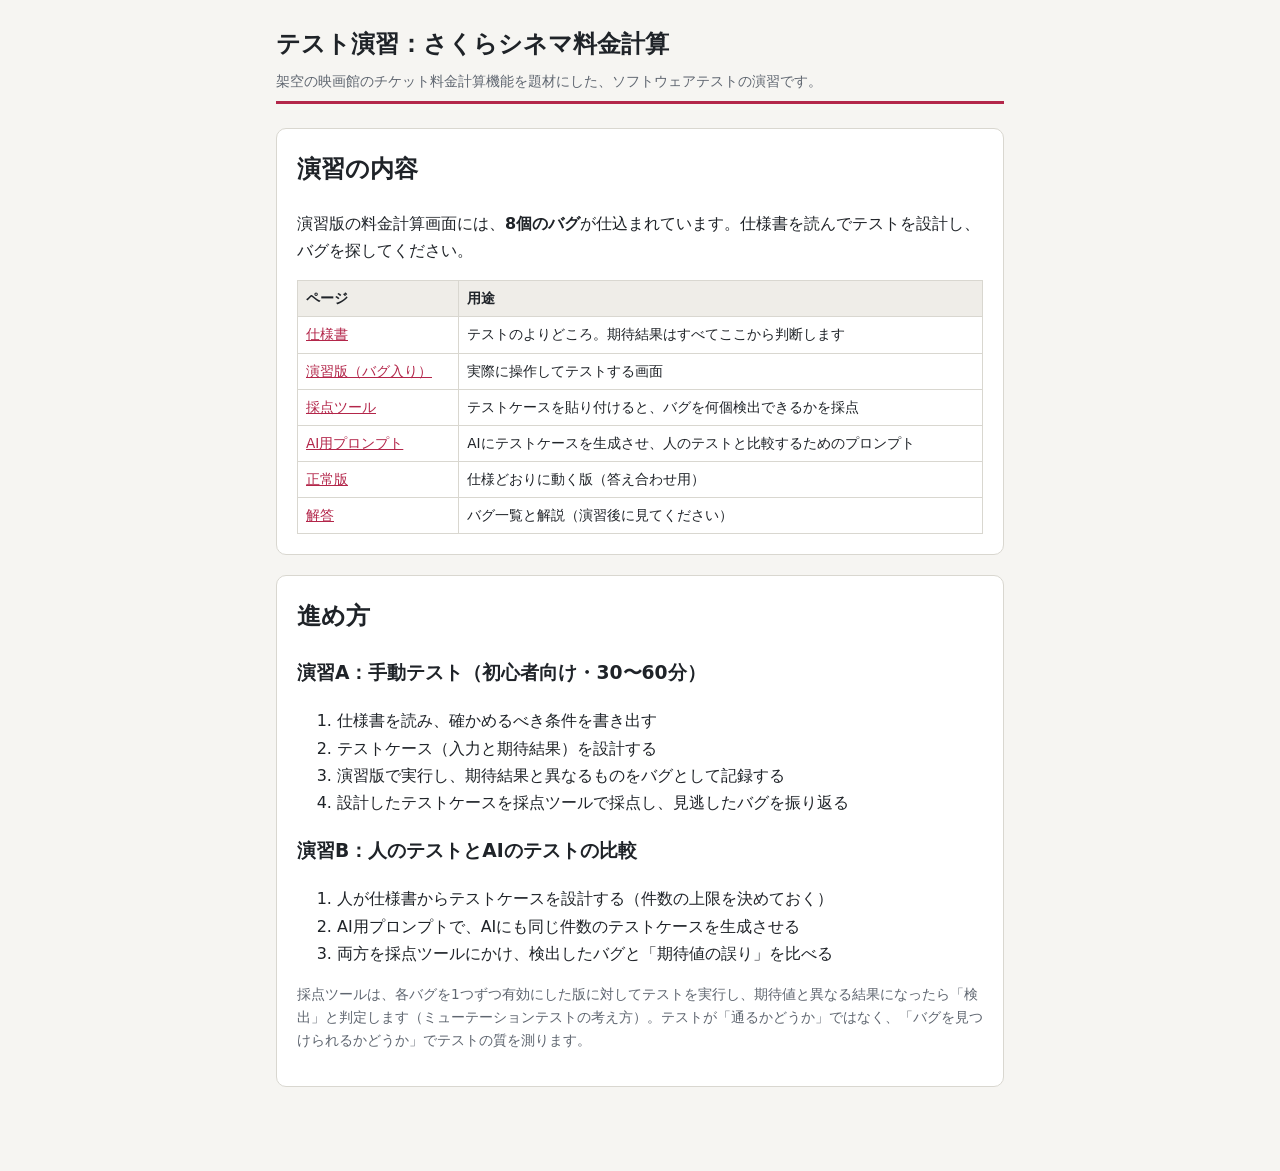
==== index.html @ 3668a2cc "Add files via upload" ====
<!doctype html>
<html lang="ja">
<head>
<meta charset="utf-8">
<meta name="viewport" content="width=device-width, initial-scale=1">
<title>テスト演習：さくらシネマ料金計算</title>
<link rel="stylesheet" href="assets/style.css">
</head>
<body>
<div class="wrap">
  <header class="site">
    <h1>テスト演習：さくらシネマ料金計算</h1>
    <p>架空の映画館のチケット料金計算機能を題材にした、ソフトウェアテストの演習です。</p>
  </header>

  <div class="card">
    <h2 style="margin-top:0">演習の内容</h2>
    <p>演習版の料金計算画面には、<strong>8個のバグ</strong>が仕込まれています。仕様書を読んでテストを設計し、バグを探してください。</p>
    <table>
      <tr><th>ページ</th><th>用途</th></tr>
      <tr><td><a href="docs/spec.html">仕様書</a></td><td>テストのよりどころ。期待結果はすべてここから判断します</td></tr>
      <tr><td><a href="app/index.html">演習版（バグ入り）</a></td><td>実際に操作してテストする画面</td></tr>
      <tr><td><a href="checker/index.html">採点ツール</a></td><td>テストケースを貼り付けると、バグを何個検出できるかを採点</td></tr>
      <tr><td><a href="docs/ai-prompt.html">AI用プロンプト</a></td><td>AIにテストケースを生成させ、人のテストと比較するためのプロンプト</td></tr>
      <tr><td><a href="correct/index.html">正常版</a></td><td>仕様どおりに動く版（答え合わせ用）</td></tr>
      <tr><td><a href="docs/answers.html">解答</a></td><td>バグ一覧と解説（演習後に見てください）</td></tr>
    </table>
  </div>

  <div class="card">
    <h2 style="margin-top:0">進め方</h2>
    <h3>演習A：手動テスト（初心者向け・30〜60分）</h3>
    <ol>
      <li>仕様書を読み、確かめるべき条件を書き出す</li>
      <li>テストケース（入力と期待結果）を設計する</li>
      <li>演習版で実行し、期待結果と異なるものをバグとして記録する</li>
      <li>設計したテストケースを採点ツールで採点し、見逃したバグを振り返る</li>
    </ol>
    <h3>演習B：人のテストとAIのテストの比較</h3>
    <ol>
      <li>人が仕様書からテストケースを設計する（件数の上限を決めておく）</li>
      <li>AI用プロンプトで、AIにも同じ件数のテストケースを生成させる</li>
      <li>両方を採点ツールにかけ、検出したバグと「期待値の誤り」を比べる</li>
    </ol>
    <p class="muted">採点ツールは、各バグを1つずつ有効にした版に対してテストを実行し、期待値と異なる結果になったら「検出」と判定します（ミューテーションテストの考え方）。テストが「通るかどうか」ではなく、「バグを見つけられるかどうか」でテストの質を測ります。</p>
  </div>
</div>
</body>
</html>
---- assets/style.css ----
:root {
  --bg: #f6f5f2;
  --surface: #ffffff;
  --text: #1f2328;
  --muted: #5f6670;
  --border: #d9d7d0;
  --accent: #b3264a;
  --accent-weak: #f6e3e8;
  --ok: #1d7a46;
  --ok-weak: #e3f3e9;
  --ng: #b42318;
  --ng-weak: #fdeceb;
}

* { box-sizing: border-box; }

body {
  margin: 0;
  background: var(--bg);
  color: var(--text);
  font-family: "Hiragino Sans", "Noto Sans JP", "Yu Gothic", system-ui, sans-serif;
  line-height: 1.7;
}

.wrap { max-width: 760px; margin: 0 auto; padding: 24px 16px 64px; }

header.site { border-bottom: 3px solid var(--accent); margin-bottom: 24px; padding-bottom: 8px; }
header.site h1 { margin: 0; font-size: 1.5rem; }
header.site p { margin: 4px 0 0; color: var(--muted); font-size: .9rem; }

.badge {
  display: inline-block; font-size: .75rem; font-weight: 700;
  padding: 2px 10px; border-radius: 999px; vertical-align: middle; margin-left: 8px;
}
.badge.practice { background: var(--accent-weak); color: var(--accent); }
.badge.correct { background: var(--ok-weak); color: var(--ok); }

.card {
  background: var(--surface); border: 1px solid var(--border);
  border-radius: 10px; padding: 20px; margin-bottom: 20px;
}

.form-row { display: grid; grid-template-columns: 140px 1fr; gap: 8px 16px; align-items: center; margin-bottom: 14px; }
.form-row label { font-weight: 600; }
.form-row .hint { grid-column: 2; color: var(--muted); font-size: .8rem; margin-top: -6px; }

input[type="text"], input[type="date"], input[type="time"], select, textarea {
  font: inherit; padding: 8px 10px; border: 1px solid var(--border);
  border-radius: 6px; background: #fff; width: 100%; max-width: 280px;
}
textarea { max-width: none; font-family: ui-monospace, Menlo, Consolas, monospace; font-size: .85rem; }

button {
  font: inherit; font-weight: 700; color: #fff; background: var(--accent);
  border: none; border-radius: 6px; padding: 10px 28px; cursor: pointer;
}
button:hover { filter: brightness(1.08); }
button.secondary { background: #fff; color: var(--accent); border: 1px solid var(--accent); }

.result { margin-top: 20px; padding: 16px; border-radius: 8px; display: none; }
.result.ok { display: block; background: var(--ok-weak); }
.result.ng { display: block; background: var(--ng-weak); color: var(--ng); }
.result .price { font-size: 1.6rem; font-weight: 700; }
.result ul { margin: 0; padding-left: 1.2em; }

table { border-collapse: collapse; width: 100%; font-size: .85rem; }
th, td { border: 1px solid var(--border); padding: 6px 8px; text-align: left; vertical-align: top; }
th { background: #efede8; }

a { color: var(--accent); }
.muted { color: var(--muted); font-size: .85rem; }
.links a { margin-right: 16px; }

@media (max-width: 560px) {
  .form-row { grid-template-columns: 1fr; }
  .form-row .hint { grid-column: 1; }
}
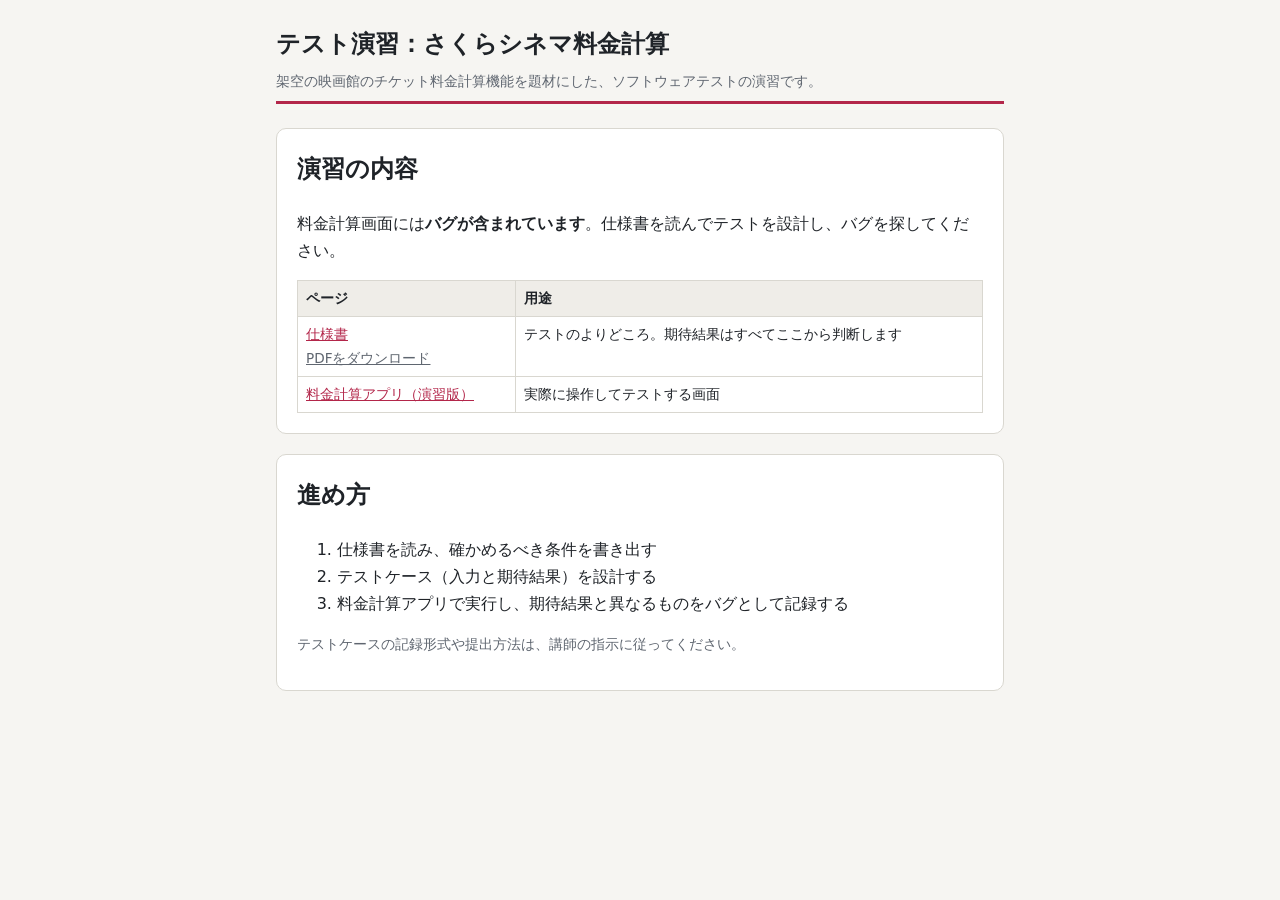
==== commit 35dfc241: "Add files via upload" ====
--- a/index.html
+++ b/index.html
@@ -15,34 +15,22 @@
 
   <div class="card">
     <h2 style="margin-top:0">演習の内容</h2>
-    <p>演習版の料金計算画面には、<strong>8個のバグ</strong>が仕込まれています。仕様書を読んでテストを設計し、バグを探してください。</p>
+    <p>料金計算画面には<strong>バグが含まれています</strong>。仕様書を読んでテストを設計し、バグを探してください。</p>
     <table>
       <tr><th>ページ</th><th>用途</th></tr>
-      <tr><td><a href="docs/spec.html">仕様書</a></td><td>テストのよりどころ。期待結果はすべてここから判断します</td></tr>
-      <tr><td><a href="app/index.html">演習版（バグ入り）</a></td><td>実際に操作してテストする画面</td></tr>
-      <tr><td><a href="checker/index.html">採点ツール</a></td><td>テストケースを貼り付けると、バグを何個検出できるかを採点</td></tr>
-      <tr><td><a href="docs/ai-prompt.html">AI用プロンプト</a></td><td>AIにテストケースを生成させ、人のテストと比較するためのプロンプト</td></tr>
-      <tr><td><a href="correct/index.html">正常版</a></td><td>仕様どおりに動く版（答え合わせ用）</td></tr>
-      <tr><td><a href="docs/answers.html">解答</a></td><td>バグ一覧と解説（演習後に見てください）</td></tr>
+      <tr><td><a href="docs/spec.html">仕様書</a><br><a href="docs/spec.pdf" download="さくらシネマ料金計算_仕様書.pdf" class="muted">PDFをダウンロード</a></td><td>テストのよりどころ。期待結果はすべてここから判断します</td></tr>
+      <tr><td><a href="app/index.html">料金計算アプリ（演習版）</a></td><td>実際に操作してテストする画面</td></tr>
     </table>
   </div>
 
   <div class="card">
     <h2 style="margin-top:0">進め方</h2>
-    <h3>演習A：手動テスト（初心者向け・30〜60分）</h3>
     <ol>
       <li>仕様書を読み、確かめるべき条件を書き出す</li>
       <li>テストケース（入力と期待結果）を設計する</li>
-      <li>演習版で実行し、期待結果と異なるものをバグとして記録する</li>
-      <li>設計したテストケースを採点ツールで採点し、見逃したバグを振り返る</li>
+      <li>料金計算アプリで実行し、期待結果と異なるものをバグとして記録する</li>
     </ol>
-    <h3>演習B：人のテストとAIのテストの比較</h3>
-    <ol>
-      <li>人が仕様書からテストケースを設計する（件数の上限を決めておく）</li>
-      <li>AI用プロンプトで、AIにも同じ件数のテストケースを生成させる</li>
-      <li>両方を採点ツールにかけ、検出したバグと「期待値の誤り」を比べる</li>
-    </ol>
-    <p class="muted">採点ツールは、各バグを1つずつ有効にした版に対してテストを実行し、期待値と異なる結果になったら「検出」と判定します（ミューテーションテストの考え方）。テストが「通るかどうか」ではなく、「バグを見つけられるかどうか」でテストの質を測ります。</p>
+    <p class="muted">テストケースの記録形式や提出方法は、講師の指示に従ってください。</p>
   </div>
 </div>
 </body>
